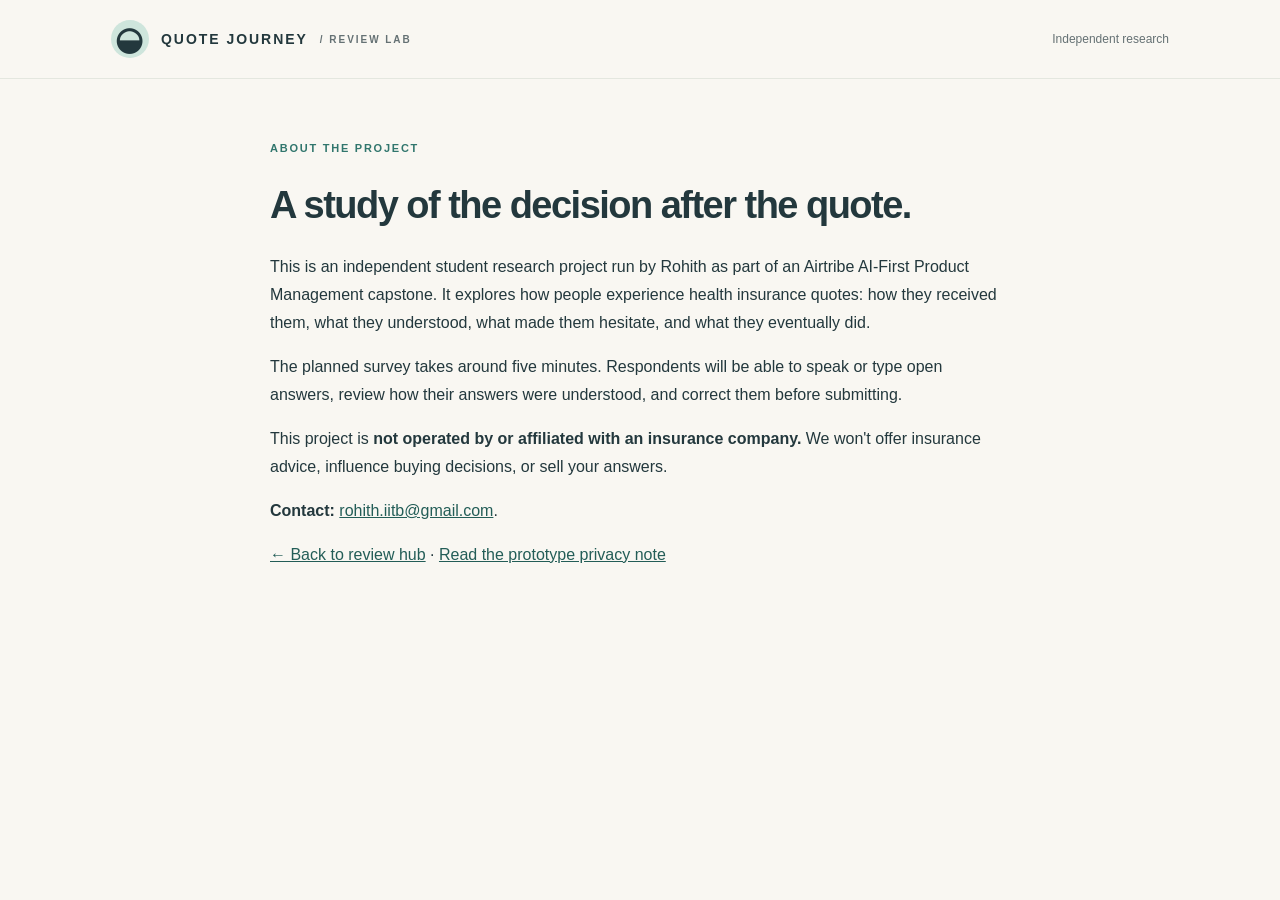
==== docs/about.html @ 3e40574e "docs: add review-only privacy, project identity and deployment instructions" ====
<!doctype html><html lang="en"><head><meta charset="utf-8"><meta name="viewport" content="width=device-width,initial-scale=1"><title>About · Quote Journey Review</title><link rel="icon" href="./favicon.svg"><link rel="stylesheet" href="./style.css"></head><body><header class="site-header"><div class="shell header-inner"><a class="brand" href="./index.html#plan"><span class="brand-mark" aria-hidden="true">◒</span> QUOTE JOURNEY <small>/ REVIEW LAB</small></a><span class="top-note">Independent research</span></div></header><main class="simple-page"><p class="eyebrow">ABOUT THE PROJECT</p><h1>A study of the decision after the quote.</h1><p>This is an independent student research project run by Rohith as part of an Airtribe AI-First Product Management capstone. It explores how people experience health insurance quotes: how they received them, what they understood, what made them hesitate, and what they eventually did.</p><p>The planned survey takes around five minutes. Respondents will be able to speak or type open answers, review how their answers were understood, and correct them before submitting.</p><p>This project is <strong>not operated by or affiliated with an insurance company.</strong> We won't offer insurance advice, influence buying decisions, or sell your answers.</p><p><strong>Contact:</strong> <a href="mailto:rohith.iitb@gmail.com">rohith.iitb@gmail.com</a>.</p><p><a href="./index.html#plan">← Back to review hub</a> · <a href="./privacy.html">Read the prototype privacy note</a></p></main></body></html>
---- docs/style.css ----
:root{--ink:#23383d;--muted:#657174;--paper:#f9f7f2;--white:#fff;--line:#e4e7df;--aqua:#c8e7de;--accent:#235d57;--peach:#f4d9cc;--shadow:0 18px 50px rgba(28,54,54,.08);font-family:Inter,-apple-system,BlinkMacSystemFont,"Segoe UI",sans-serif;color:var(--ink);background:var(--paper)}
*{box-sizing:border-box}html{scroll-behavior:smooth}body{margin:0;min-width:320px}button,input,textarea,select{font:inherit}button,a,select{touch-action:manipulation}button:focus-visible,a:focus-visible,input:focus-visible,textarea:focus-visible,select:focus-visible{outline:3px solid #639d93;outline-offset:3px}a{color:inherit}.shell{max-width:1150px;margin-inline:auto;padding-inline:clamp(18px,4vw,46px)}.hidden{display:none!important}.site-header{border-bottom:1px solid var(--line);background:var(--paper)}.header-inner{min-height:78px;display:flex;align-items:center;justify-content:space-between;gap:20px}.brand{display:flex;align-items:center;gap:12px;text-decoration:none;font-size:14px;letter-spacing:.14em;font-weight:800}.brand small{font-size:10px;color:var(--muted)}.brand-mark{display:grid;place-items:center;width:38px;height:38px;border-radius:50%;background:#cee5dc;font-size:32px}.top-note{font-size:12px;color:var(--muted)}.site-nav{display:flex;gap:8px;padding-block:14px;border-bottom:1px solid var(--line)}.site-nav a{padding:13px 18px;border-radius:12px;text-decoration:none;font-size:13px;color:var(--muted)}.site-nav strong{color:var(--ink);margin-left:6px}.site-nav a.active{background:#e1ece5;color:var(--accent)}.section{padding-top:44px;padding-bottom:80px}.hero{display:grid;grid-template-columns:1.12fr .88fr;align-items:center;gap:30px;min-height:470px}.eyebrow{color:#31766d;font-size:11px;letter-spacing:.16em;font-weight:800;margin:0 0 16px}.status-dot{display:inline-block;width:8px;height:8px;border-radius:50%;background:#3ca68e;margin-right:7px}.hero h1,.panel-head h1{font-size:clamp(36px,5.2vw,66px);letter-spacing:-.055em;line-height:1.09;margin:0 0 22px;font-weight:780}.hero h1 em{font-family:Georgia,serif;font-weight:400;color:#4d877b}.hero-lead{color:#536869;line-height:1.7;font-size:16px;max-width:600px}.hero-actions,.button-row{display:flex;gap:11px;flex-wrap:wrap;margin-top:30px}.button{appearance:none;display:inline-flex;align-items:center;justify-content:center;min-height:48px;border:1px solid transparent;border-radius:12px;padding:12px 20px;font-size:14px;font-weight:750;cursor:pointer;text-decoration:none;gap:10px;text-align:center}.button-primary{background:var(--accent);color:white}.button-primary:hover{background:#1d4a47}.button-secondary{background:#fff;color:var(--ink);border-color:#cbd7d1}.button-secondary:hover{background:#f1f7f3}.micro{color:var(--muted);font-size:12px;line-height:1.6}.hero-art{min-height:380px;position:relative;display:flex;align-items:center;justify-content:center;isolation:isolate}.orb{position:absolute;z-index:-1;border-radius:50%;background:var(--aqua)}.orb-one{width:315px;height:315px;right:30px;top:25px}.orb-two{width:115px;height:115px;left:30px;bottom:32px;background:var(--peach)}.floating-card{background:#fff;border:1px solid #e2e9e3;box-shadow:var(--shadow);border-radius:22px;position:absolute}.card-a{width:min(320px,85%);padding:25px;transform:rotate(-5deg);left:8%;top:50px;display:grid;gap:20px}.card-a strong{font-size:23px;line-height:1.2}.card-a span:last-child{font-size:13px}.card-step{font-size:10px;letter-spacing:.12em;color:#648079}.mini-wave{background:#e8f1eb;border-radius:17px;padding:14px;text-align:center;letter-spacing:.18em;color:#277e71;font-size:22px}.card-b{bottom:55px;right:4%;padding:17px 22px;display:flex;align-items:center;gap:14px;font-size:12px;line-height:1.5;transform:rotate(4deg)}.tiny-check{display:grid;place-items:center;background:var(--aqua);border-radius:50%;width:37px;height:37px;font-weight:bold}.section-heading{display:flex;align-items:end;justify-content:space-between;gap:35px;margin:30px 0}.section-heading h2{font-size:34px;line-height:1.15;letter-spacing:-.04em;margin:0}.section-heading>p{max-width:320px;color:var(--muted);font-size:14px;line-height:1.6}.roadmap{display:grid;grid-template-columns:repeat(2,minmax(0,1fr));gap:14px}.step-card{background:#fff;border:1px solid var(--line);padding:25px;border-radius:19px;display:flex;gap:20px;align-items:flex-start;min-height:210px}.step-card.current{background:#e5f0e9;border-color:#a7c8b9}.step-number{background:#f5f7f1;border:1px solid #dbe5dc;border-radius:10px;width:42px;min-width:42px;height:42px;display:grid;place-items:center;font-weight:800;font-size:15px}.step-card h3{margin:12px 0 8px;font-size:20px;letter-spacing:-.025em}.step-card p{color:var(--muted);font-size:14px;line-height:1.6;margin:0 0 15px}.step-card small{font-weight:650;color:#375f5b;font-size:12px}.tag{display:inline-flex;font-size:10px;font-weight:800;letter-spacing:.1em;color:#507168;text-transform:uppercase}.tag.highlight{align-self:flex-start;padding:10px 13px;border-radius:20px;background:#f4e9d8;color:#865e25}.notice{display:flex;align-items:flex-start;gap:16px;padding:22px;background:#f1e6de;border-radius:15px;margin-top:28px}.notice span{font-size:24px}.notice p{margin:6px 0 0;line-height:1.5;font-size:13px}.panel-head{display:flex;justify-content:space-between;align-items:start;gap:25px;margin-bottom:30px}.panel-head h1{font-size:clamp(32px,4vw,48px)}.panel-head p:not(.eyebrow){max-width:690px;color:var(--muted);line-height:1.65}.demo-grid{display:grid;grid-template-columns:minmax(320px,580px) minmax(230px,1fr);align-items:start;gap:35px}.phone-frame{background:#fff;border:1px solid #dbe4dc;border-radius:25px;box-shadow:var(--shadow);overflow:hidden;min-height:520px}.phone-top{padding:20px 24px;display:flex;justify-content:space-between;align-items:center;font-size:11px;font-weight:850;letter-spacing:.13em;border-bottom:1px solid var(--line)}.preview-label{background:#f7e4d8;color:#825840;padding:6px 9px;border-radius:14px;font-size:9px}.demo-aside{background:#eaf2eb;border-radius:18px;padding:25px}.demo-aside h3{margin:0;font-size:21px}.demo-aside p,.demo-aside li{line-height:1.65;color:#57716c;font-size:14px}.demo-aside ul{padding-left:20px}.demo-aside li{margin:12px 0}.demo-aside .button{margin-top:15px}.survey-inner{padding:24px;display:flex;flex-direction:column;gap:16px}.survey-nav{display:flex;justify-content:space-between;align-items:center;min-height:35px}.back-btn{background:transparent;border:0;color:var(--accent);min-width:44px;min-height:44px;cursor:pointer;text-align:left;font-size:13px;font-weight:700}.question-step{font-size:11px;color:#6a7d78;text-transform:uppercase;letter-spacing:.08em}.progress-track{height:5px;background:#edf1eb;border-radius:9px;overflow:hidden}.progress-fill{height:100%;background:#4f9c8c;transition:width .15s}.q-title{font-size:clamp(23px,4vw,29px);letter-spacing:-.035em;line-height:1.25;margin:0}.q-helper{font-size:14px;line-height:1.65;color:var(--muted);margin:0}.q-body{font-size:14px;line-height:1.7;color:#526c68;margin:0}.q-options{display:grid;gap:10px}.q-option{width:100%;border:1px solid #dce5dd;border-radius:13px;background:#fff;display:flex;align-items:center;gap:12px;min-height:51px;padding:12px;text-align:left;color:var(--ink);cursor:pointer;font-size:14px;line-height:1.4}.q-option:hover{border-color:#9cc2af}.q-option.selected{border:2px solid #368272;background:#ebf7f0;padding:11px}.q-option .selection-mark{margin-left:auto;color:#306b62;font-weight:900}.q-option .emoji{font-size:20px;width:25px;text-align:center}.scale-options{display:grid;grid-template-columns:repeat(5,minmax(0,1fr));gap:8px}.scale-options .q-option{justify-content:center;padding:10px 0;font-size:17px;font-weight:800}.scale-labels{display:flex;justify-content:space-between;color:#70817c;font-size:11px}.form-field{display:grid;gap:7px;color:#3c5e58;font-size:13px;font-weight:700}.form-field input,.form-field textarea{width:100%;border:1px solid #cbdad0;border-radius:12px;min-height:50px;padding:12px 14px;font-size:16px;color:var(--ink);background:white}.form-field textarea{min-height:118px;resize:vertical}.q-actions{display:grid;gap:10px;margin-top:6px}.q-actions .button{width:100%}.q-actions.two{grid-template-columns:repeat(2,minmax(0,1fr))}.q-actions.two .button{padding:10px 8px}.voice-start{display:grid;grid-template-columns:1fr 1fr;gap:12px}.voice-start button{border:1px solid #bdcfc7;background:#f2f8f3;border-radius:15px;min-height:100px;padding:16px 8px;font-size:14px;cursor:pointer;color:#295e58;font-weight:750}.voice-start span{display:block;font-size:26px;margin-bottom:8px}.inline-note{padding:13px;border-radius:12px;background:#fbefdf;font-size:13px;line-height:1.55;color:#71543f}.readback{padding:18px;border:1px solid #acd4c5;border-radius:16px;background:#eef8f2;display:grid;gap:12px}.readback h3{margin:0;font-size:20px}.readback p{margin:0;line-height:1.6;white-space:pre-wrap;font-size:14px}.demo-status{border-top:1px solid var(--line);padding-top:15px;color:#82908a;font-size:11px;line-height:1.5}.hero-intro{background:#e9f2e9;border-radius:18px;padding:20px}.hero-intro h3{font-size:22px;letter-spacing:-.03em;line-height:1.25;margin:0 0 10px}.hero-intro p{font-size:13px;line-height:1.65;margin:0}.flow-stack{display:grid;gap:13px}.flow-group{padding:24px 28px;border:1px solid var(--line);background:#fff;border-radius:17px;position:relative}.flow-group::before{content:"";position:absolute;left:0;top:21px;bottom:21px;width:4px;border-radius:4px;background:#79b6a6}.flow-index{color:#358675;letter-spacing:.1em;font-size:10px;font-weight:850}.flow-group h2{font-size:22px;letter-spacing:-.035em;margin:10px 0}.flow-group p{font-size:14px;line-height:1.7;color:#596c69;margin:8px 0}.flow-group .branch{color:#946d47;background:#f9f1e7;border-radius:9px;padding:9px 13px}.flow-group b{color:#244d48}.review-box{background:#e7f0e9;padding:clamp(20px,4vw,40px);border-radius:20px;margin-top:36px}.review-box h2{font-size:29px;letter-spacing:-.035em;margin:0}.review-box>p{color:#4e6b63;line-height:1.65;font-size:14px;max-width:720px}.review-box form{max-width:760px;display:grid;gap:12px;margin-top:24px}.review-box label{font-size:13px;font-weight:750;margin-top:8px}.review-box select,.review-box textarea{width:100%;border:1px solid #c4d5c8;border-radius:11px;padding:13px;background:white;color:var(--ink);font-size:14px;min-height:49px}.review-box textarea{resize:vertical}.site-footer{border-top:1px solid #e0e5df;background:#eef1ec;padding:26px 0}.site-footer>.shell{display:flex;justify-content:space-between;gap:25px;align-items:center}.site-footer strong{letter-spacing:.1em;font-size:13px}.site-footer p{color:var(--muted);font-size:12px}.site-footer>.shell>div:last-child{display:flex;gap:20px;flex-wrap:wrap;font-size:12px}.site-footer a{color:#3f7068}.simple-page{max-width:780px;margin:60px auto;padding:0 20px 100px;line-height:1.75}.simple-page h1{letter-spacing:-.04em;font-size:38px;line-height:1.15}.simple-page a{color:var(--accent)}
@media(max-width:850px){.hero{grid-template-columns:1fr}.hero-art{min-height:260px;max-width:500px;width:100%;margin:auto}.orb-one{top:0;height:220px;width:220px}.card-a{top:7px;width:270px;gap:10px}.card-b{bottom:15px}.roadmap{grid-template-columns:1fr}.demo-grid{grid-template-columns:1fr}.demo-aside{order:-1}.section-heading{align-items:start;flex-direction:column}.section-heading>p{max-width:600px;margin:0}.top-note{display:none}}@media(max-width:520px){.header-inner{min-height:64px}.brand{font-size:12px}.brand small{display:none}.site-nav{gap:2px;padding-block:9px}.site-nav a{padding:10px 8px;font-size:11px;flex:1;text-align:center}.site-nav strong{margin-left:2px;font-size:12px}.section{padding-top:28px}.hero{gap:10px}.hero h1{font-size:40px}.hero-art{min-height:210px}.orb-one{height:180px;width:180px}.card-a{top:0;left:7%;padding:14px;width:230px}.card-a strong{font-size:18px}.card-b{bottom:2px;right:0;padding:10px}.step-card{padding:18px;min-height:unset}.step-number{width:35px;min-width:35px;height:35px}.phone-frame{border-radius:14px}.phone-top{padding:15px}.survey-inner{padding:16px}.panel-head{flex-direction:column}.demo-aside{padding:15px}.review-box{margin-left:-4px;margin-right:-4px}.site-footer>.shell{flex-direction:column;align-items:start}}@media(prefers-reduced-motion:reduce){html{scroll-behavior:auto}*,*::before,*::after{transition:none!important;animation:none!important}}
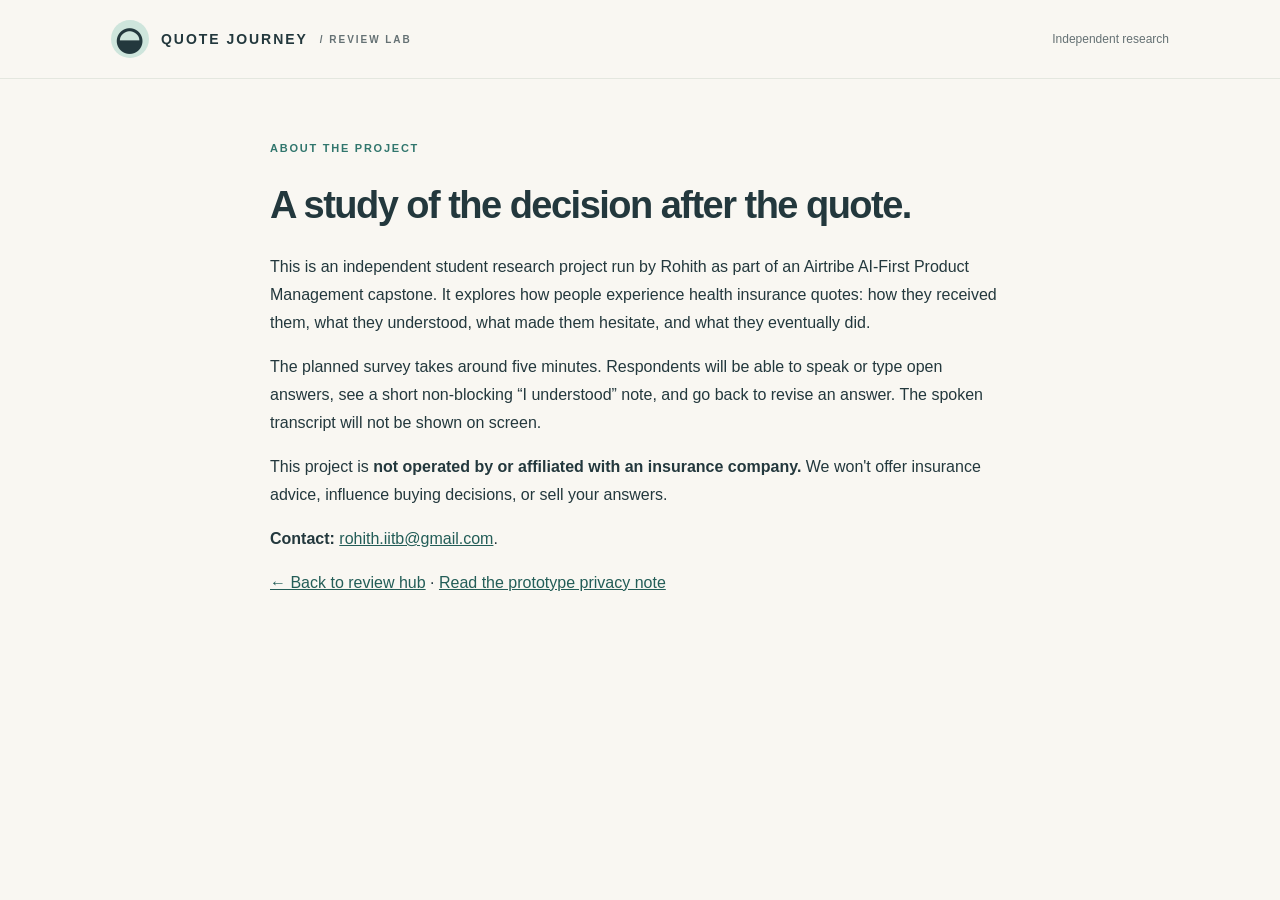
==== commit a38ea78f: "docs: update about page for revised voice experience" ====
--- a/docs/about.html
+++ b/docs/about.html
@@ -1 +1 @@
-<!doctype html><html lang="en"><head><meta charset="utf-8"><meta name="viewport" content="width=device-width,initial-scale=1"><title>About · Quote Journey Review</title><link rel="icon" href="./favicon.svg"><link rel="stylesheet" href="./style.css"></head><body><header class="site-header"><div class="shell header-inner"><a class="brand" href="./index.html#plan"><span class="brand-mark" aria-hidden="true">◒</span> QUOTE JOURNEY <small>/ REVIEW LAB</small></a><span class="top-note">Independent research</span></div></header><main class="simple-page"><p class="eyebrow">ABOUT THE PROJECT</p><h1>A study of the decision after the quote.</h1><p>This is an independent student research project run by Rohith as part of an Airtribe AI-First Product Management capstone. It explores how people experience health insurance quotes: how they received them, what they understood, what made them hesitate, and what they eventually did.</p><p>The planned survey takes around five minutes. Respondents will be able to speak or type open answers, review how their answers were understood, and correct them before submitting.</p><p>This project is <strong>not operated by or affiliated with an insurance company.</strong> We won't offer insurance advice, influence buying decisions, or sell your answers.</p><p><strong>Contact:</strong> <a href="mailto:rohith.iitb@gmail.com">rohith.iitb@gmail.com</a>.</p><p><a href="./index.html#plan">← Back to review hub</a> · <a href="./privacy.html">Read the prototype privacy note</a></p></main></body></html>+<!doctype html><html lang="en"><head><meta charset="utf-8"><meta name="viewport" content="width=device-width,initial-scale=1"><title>About · Quote Journey Review</title><link rel="icon" href="./favicon.svg"><link rel="stylesheet" href="./style.css"></head><body><header class="site-header"><div class="shell header-inner"><a class="brand" href="./index.html#plan"><span class="brand-mark" aria-hidden="true">◒</span> QUOTE JOURNEY <small>/ REVIEW LAB</small></a><span class="top-note">Independent research</span></div></header><main class="simple-page"><p class="eyebrow">ABOUT THE PROJECT</p><h1>A study of the decision after the quote.</h1><p>This is an independent student research project run by Rohith as part of an Airtribe AI-First Product Management capstone. It explores how people experience health insurance quotes: how they received them, what they understood, what made them hesitate, and what they eventually did.</p><p>The planned survey takes around five minutes. Respondents will be able to speak or type open answers, see a short non-blocking “I understood” note, and go back to revise an answer. The spoken transcript will not be shown on screen.</p><p>This project is <strong>not operated by or affiliated with an insurance company.</strong> We won't offer insurance advice, influence buying decisions, or sell your answers.</p><p><strong>Contact:</strong> <a href="mailto:rohith.iitb@gmail.com">rohith.iitb@gmail.com</a>.</p><p><a href="./index.html#plan">← Back to review hub</a> · <a href="./privacy.html">Read the prototype privacy note</a></p></main></body></html>
--- a/docs/style.css
+++ b/docs/style.css
@@ -1,3 +1,14 @@
 :root{--ink:#23383d;--muted:#657174;--paper:#f9f7f2;--white:#fff;--line:#e4e7df;--aqua:#c8e7de;--accent:#235d57;--peach:#f4d9cc;--shadow:0 18px 50px rgba(28,54,54,.08);font-family:Inter,-apple-system,BlinkMacSystemFont,"Segoe UI",sans-serif;color:var(--ink);background:var(--paper)}
 *{box-sizing:border-box}html{scroll-behavior:smooth}body{margin:0;min-width:320px}button,input,textarea,select{font:inherit}button,a,select{touch-action:manipulation}button:focus-visible,a:focus-visible,input:focus-visible,textarea:focus-visible,select:focus-visible{outline:3px solid #639d93;outline-offset:3px}a{color:inherit}.shell{max-width:1150px;margin-inline:auto;padding-inline:clamp(18px,4vw,46px)}.hidden{display:none!important}.site-header{border-bottom:1px solid var(--line);background:var(--paper)}.header-inner{min-height:78px;display:flex;align-items:center;justify-content:space-between;gap:20px}.brand{display:flex;align-items:center;gap:12px;text-decoration:none;font-size:14px;letter-spacing:.14em;font-weight:800}.brand small{font-size:10px;color:var(--muted)}.brand-mark{display:grid;place-items:center;width:38px;height:38px;border-radius:50%;background:#cee5dc;font-size:32px}.top-note{font-size:12px;color:var(--muted)}.site-nav{display:flex;gap:8px;padding-block:14px;border-bottom:1px solid var(--line)}.site-nav a{padding:13px 18px;border-radius:12px;text-decoration:none;font-size:13px;color:var(--muted)}.site-nav strong{color:var(--ink);margin-left:6px}.site-nav a.active{background:#e1ece5;color:var(--accent)}.section{padding-top:44px;padding-bottom:80px}.hero{display:grid;grid-template-columns:1.12fr .88fr;align-items:center;gap:30px;min-height:470px}.eyebrow{color:#31766d;font-size:11px;letter-spacing:.16em;font-weight:800;margin:0 0 16px}.status-dot{display:inline-block;width:8px;height:8px;border-radius:50%;background:#3ca68e;margin-right:7px}.hero h1,.panel-head h1{font-size:clamp(36px,5.2vw,66px);letter-spacing:-.055em;line-height:1.09;margin:0 0 22px;font-weight:780}.hero h1 em{font-family:Georgia,serif;font-weight:400;color:#4d877b}.hero-lead{color:#536869;line-height:1.7;font-size:16px;max-width:600px}.hero-actions,.button-row{display:flex;gap:11px;flex-wrap:wrap;margin-top:30px}.button{appearance:none;display:inline-flex;align-items:center;justify-content:center;min-height:48px;border:1px solid transparent;border-radius:12px;padding:12px 20px;font-size:14px;font-weight:750;cursor:pointer;text-decoration:none;gap:10px;text-align:center}.button-primary{background:var(--accent);color:white}.button-primary:hover{background:#1d4a47}.button-secondary{background:#fff;color:var(--ink);border-color:#cbd7d1}.button-secondary:hover{background:#f1f7f3}.micro{color:var(--muted);font-size:12px;line-height:1.6}.hero-art{min-height:380px;position:relative;display:flex;align-items:center;justify-content:center;isolation:isolate}.orb{position:absolute;z-index:-1;border-radius:50%;background:var(--aqua)}.orb-one{width:315px;height:315px;right:30px;top:25px}.orb-two{width:115px;height:115px;left:30px;bottom:32px;background:var(--peach)}.floating-card{background:#fff;border:1px solid #e2e9e3;box-shadow:var(--shadow);border-radius:22px;position:absolute}.card-a{width:min(320px,85%);padding:25px;transform:rotate(-5deg);left:8%;top:50px;display:grid;gap:20px}.card-a strong{font-size:23px;line-height:1.2}.card-a span:last-child{font-size:13px}.card-step{font-size:10px;letter-spacing:.12em;color:#648079}.mini-wave{background:#e8f1eb;border-radius:17px;padding:14px;text-align:center;letter-spacing:.18em;color:#277e71;font-size:22px}.card-b{bottom:55px;right:4%;padding:17px 22px;display:flex;align-items:center;gap:14px;font-size:12px;line-height:1.5;transform:rotate(4deg)}.tiny-check{display:grid;place-items:center;background:var(--aqua);border-radius:50%;width:37px;height:37px;font-weight:bold}.section-heading{display:flex;align-items:end;justify-content:space-between;gap:35px;margin:30px 0}.section-heading h2{font-size:34px;line-height:1.15;letter-spacing:-.04em;margin:0}.section-heading>p{max-width:320px;color:var(--muted);font-size:14px;line-height:1.6}.roadmap{display:grid;grid-template-columns:repeat(2,minmax(0,1fr));gap:14px}.step-card{background:#fff;border:1px solid var(--line);padding:25px;border-radius:19px;display:flex;gap:20px;align-items:flex-start;min-height:210px}.step-card.current{background:#e5f0e9;border-color:#a7c8b9}.step-number{background:#f5f7f1;border:1px solid #dbe5dc;border-radius:10px;width:42px;min-width:42px;height:42px;display:grid;place-items:center;font-weight:800;font-size:15px}.step-card h3{margin:12px 0 8px;font-size:20px;letter-spacing:-.025em}.step-card p{color:var(--muted);font-size:14px;line-height:1.6;margin:0 0 15px}.step-card small{font-weight:650;color:#375f5b;font-size:12px}.tag{display:inline-flex;font-size:10px;font-weight:800;letter-spacing:.1em;color:#507168;text-transform:uppercase}.tag.highlight{align-self:flex-start;padding:10px 13px;border-radius:20px;background:#f4e9d8;color:#865e25}.notice{display:flex;align-items:flex-start;gap:16px;padding:22px;background:#f1e6de;border-radius:15px;margin-top:28px}.notice span{font-size:24px}.notice p{margin:6px 0 0;line-height:1.5;font-size:13px}.panel-head{display:flex;justify-content:space-between;align-items:start;gap:25px;margin-bottom:30px}.panel-head h1{font-size:clamp(32px,4vw,48px)}.panel-head p:not(.eyebrow){max-width:690px;color:var(--muted);line-height:1.65}.demo-grid{display:grid;grid-template-columns:minmax(320px,580px) minmax(230px,1fr);align-items:start;gap:35px}.phone-frame{background:#fff;border:1px solid #dbe4dc;border-radius:25px;box-shadow:var(--shadow);overflow:hidden;min-height:520px}.phone-top{padding:20px 24px;display:flex;justify-content:space-between;align-items:center;font-size:11px;font-weight:850;letter-spacing:.13em;border-bottom:1px solid var(--line)}.preview-label{background:#f7e4d8;color:#825840;padding:6px 9px;border-radius:14px;font-size:9px}.demo-aside{background:#eaf2eb;border-radius:18px;padding:25px}.demo-aside h3{margin:0;font-size:21px}.demo-aside p,.demo-aside li{line-height:1.65;color:#57716c;font-size:14px}.demo-aside ul{padding-left:20px}.demo-aside li{margin:12px 0}.demo-aside .button{margin-top:15px}.survey-inner{padding:24px;display:flex;flex-direction:column;gap:16px}.survey-nav{display:flex;justify-content:space-between;align-items:center;min-height:35px}.back-btn{background:transparent;border:0;color:var(--accent);min-width:44px;min-height:44px;cursor:pointer;text-align:left;font-size:13px;font-weight:700}.question-step{font-size:11px;color:#6a7d78;text-transform:uppercase;letter-spacing:.08em}.progress-track{height:5px;background:#edf1eb;border-radius:9px;overflow:hidden}.progress-fill{height:100%;background:#4f9c8c;transition:width .15s}.q-title{font-size:clamp(23px,4vw,29px);letter-spacing:-.035em;line-height:1.25;margin:0}.q-helper{font-size:14px;line-height:1.65;color:var(--muted);margin:0}.q-body{font-size:14px;line-height:1.7;color:#526c68;margin:0}.q-options{display:grid;gap:10px}.q-option{width:100%;border:1px solid #dce5dd;border-radius:13px;background:#fff;display:flex;align-items:center;gap:12px;min-height:51px;padding:12px;text-align:left;color:var(--ink);cursor:pointer;font-size:14px;line-height:1.4}.q-option:hover{border-color:#9cc2af}.q-option.selected{border:2px solid #368272;background:#ebf7f0;padding:11px}.q-option .selection-mark{margin-left:auto;color:#306b62;font-weight:900}.q-option .emoji{font-size:20px;width:25px;text-align:center}.scale-options{display:grid;grid-template-columns:repeat(5,minmax(0,1fr));gap:8px}.scale-options .q-option{justify-content:center;padding:10px 0;font-size:17px;font-weight:800}.scale-labels{display:flex;justify-content:space-between;color:#70817c;font-size:11px}.form-field{display:grid;gap:7px;color:#3c5e58;font-size:13px;font-weight:700}.form-field input,.form-field textarea{width:100%;border:1px solid #cbdad0;border-radius:12px;min-height:50px;padding:12px 14px;font-size:16px;color:var(--ink);background:white}.form-field textarea{min-height:118px;resize:vertical}.q-actions{display:grid;gap:10px;margin-top:6px}.q-actions .button{width:100%}.q-actions.two{grid-template-columns:repeat(2,minmax(0,1fr))}.q-actions.two .button{padding:10px 8px}.voice-start{display:grid;grid-template-columns:1fr 1fr;gap:12px}.voice-start button{border:1px solid #bdcfc7;background:#f2f8f3;border-radius:15px;min-height:100px;padding:16px 8px;font-size:14px;cursor:pointer;color:#295e58;font-weight:750}.voice-start span{display:block;font-size:26px;margin-bottom:8px}.inline-note{padding:13px;border-radius:12px;background:#fbefdf;font-size:13px;line-height:1.55;color:#71543f}.readback{padding:18px;border:1px solid #acd4c5;border-radius:16px;background:#eef8f2;display:grid;gap:12px}.readback h3{margin:0;font-size:20px}.readback p{margin:0;line-height:1.6;white-space:pre-wrap;font-size:14px}.demo-status{border-top:1px solid var(--line);padding-top:15px;color:#82908a;font-size:11px;line-height:1.5}.hero-intro{background:#e9f2e9;border-radius:18px;padding:20px}.hero-intro h3{font-size:22px;letter-spacing:-.03em;line-height:1.25;margin:0 0 10px}.hero-intro p{font-size:13px;line-height:1.65;margin:0}.flow-stack{display:grid;gap:13px}.flow-group{padding:24px 28px;border:1px solid var(--line);background:#fff;border-radius:17px;position:relative}.flow-group::before{content:"";position:absolute;left:0;top:21px;bottom:21px;width:4px;border-radius:4px;background:#79b6a6}.flow-index{color:#358675;letter-spacing:.1em;font-size:10px;font-weight:850}.flow-group h2{font-size:22px;letter-spacing:-.035em;margin:10px 0}.flow-group p{font-size:14px;line-height:1.7;color:#596c69;margin:8px 0}.flow-group .branch{color:#946d47;background:#f9f1e7;border-radius:9px;padding:9px 13px}.flow-group b{color:#244d48}.review-box{background:#e7f0e9;padding:clamp(20px,4vw,40px);border-radius:20px;margin-top:36px}.review-box h2{font-size:29px;letter-spacing:-.035em;margin:0}.review-box>p{color:#4e6b63;line-height:1.65;font-size:14px;max-width:720px}.review-box form{max-width:760px;display:grid;gap:12px;margin-top:24px}.review-box label{font-size:13px;font-weight:750;margin-top:8px}.review-box select,.review-box textarea{width:100%;border:1px solid #c4d5c8;border-radius:11px;padding:13px;background:white;color:var(--ink);font-size:14px;min-height:49px}.review-box textarea{resize:vertical}.site-footer{border-top:1px solid #e0e5df;background:#eef1ec;padding:26px 0}.site-footer>.shell{display:flex;justify-content:space-between;gap:25px;align-items:center}.site-footer strong{letter-spacing:.1em;font-size:13px}.site-footer p{color:var(--muted);font-size:12px}.site-footer>.shell>div:last-child{display:flex;gap:20px;flex-wrap:wrap;font-size:12px}.site-footer a{color:#3f7068}.simple-page{max-width:780px;margin:60px auto;padding:0 20px 100px;line-height:1.75}.simple-page h1{letter-spacing:-.04em;font-size:38px;line-height:1.15}.simple-page a{color:var(--accent)}
 @media(max-width:850px){.hero{grid-template-columns:1fr}.hero-art{min-height:260px;max-width:500px;width:100%;margin:auto}.orb-one{top:0;height:220px;width:220px}.card-a{top:7px;width:270px;gap:10px}.card-b{bottom:15px}.roadmap{grid-template-columns:1fr}.demo-grid{grid-template-columns:1fr}.demo-aside{order:-1}.section-heading{align-items:start;flex-direction:column}.section-heading>p{max-width:600px;margin:0}.top-note{display:none}}@media(max-width:520px){.header-inner{min-height:64px}.brand{font-size:12px}.brand small{display:none}.site-nav{gap:2px;padding-block:9px}.site-nav a{padding:10px 8px;font-size:11px;flex:1;text-align:center}.site-nav strong{margin-left:2px;font-size:12px}.section{padding-top:28px}.hero{gap:10px}.hero h1{font-size:40px}.hero-art{min-height:210px}.orb-one{height:180px;width:180px}.card-a{top:0;left:7%;padding:14px;width:230px}.card-a strong{font-size:18px}.card-b{bottom:2px;right:0;padding:10px}.step-card{padding:18px;min-height:unset}.step-number{width:35px;min-width:35px;height:35px}.phone-frame{border-radius:14px}.phone-top{padding:15px}.survey-inner{padding:16px}.panel-head{flex-direction:column}.demo-aside{padding:15px}.review-box{margin-left:-4px;margin-right:-4px}.site-footer>.shell{flex-direction:column;align-items:start}}@media(prefers-reduced-motion:reduce){html{scroll-behavior:auto}*,*::before,*::after{transition:none!important;animation:none!important}}
+
+/* Review v2: themed blocker tiles and readable five-point scales. */
+.tile-section{display:grid;gap:9px;margin-top:6px}
+.tile-heading{font-size:12px;text-transform:uppercase;letter-spacing:.09em;color:#52786f;margin:10px 0 0}
+.tile-grid{display:grid;grid-template-columns:repeat(2,minmax(0,1fr));gap:10px}
+.tile-grid .q-tile{min-height:110px;display:flex;flex-direction:column;align-items:flex-start;justify-content:space-between;padding:15px;gap:10px;font-size:13px;line-height:1.4;position:relative}
+.tile-grid .q-tile .emoji{font-size:23px;width:auto}
+.tile-grid .q-tile .selection-mark{position:absolute;right:12px;top:10px}
+.tile-grid .q-tile.selected{padding:14px}
+.scale-feedback{font-size:13px;color:#37685e;background:#eaf4ec;padding:9px 12px;border-radius:9px;margin:0}
+@media(max-width:355px){.tile-grid{grid-template-columns:1fr}.tile-grid .q-tile{min-height:70px;flex-direction:row;align-items:center;padding:10px 42px 10px 12px}.tile-grid .q-tile .selection-mark{top:auto;right:14px}}
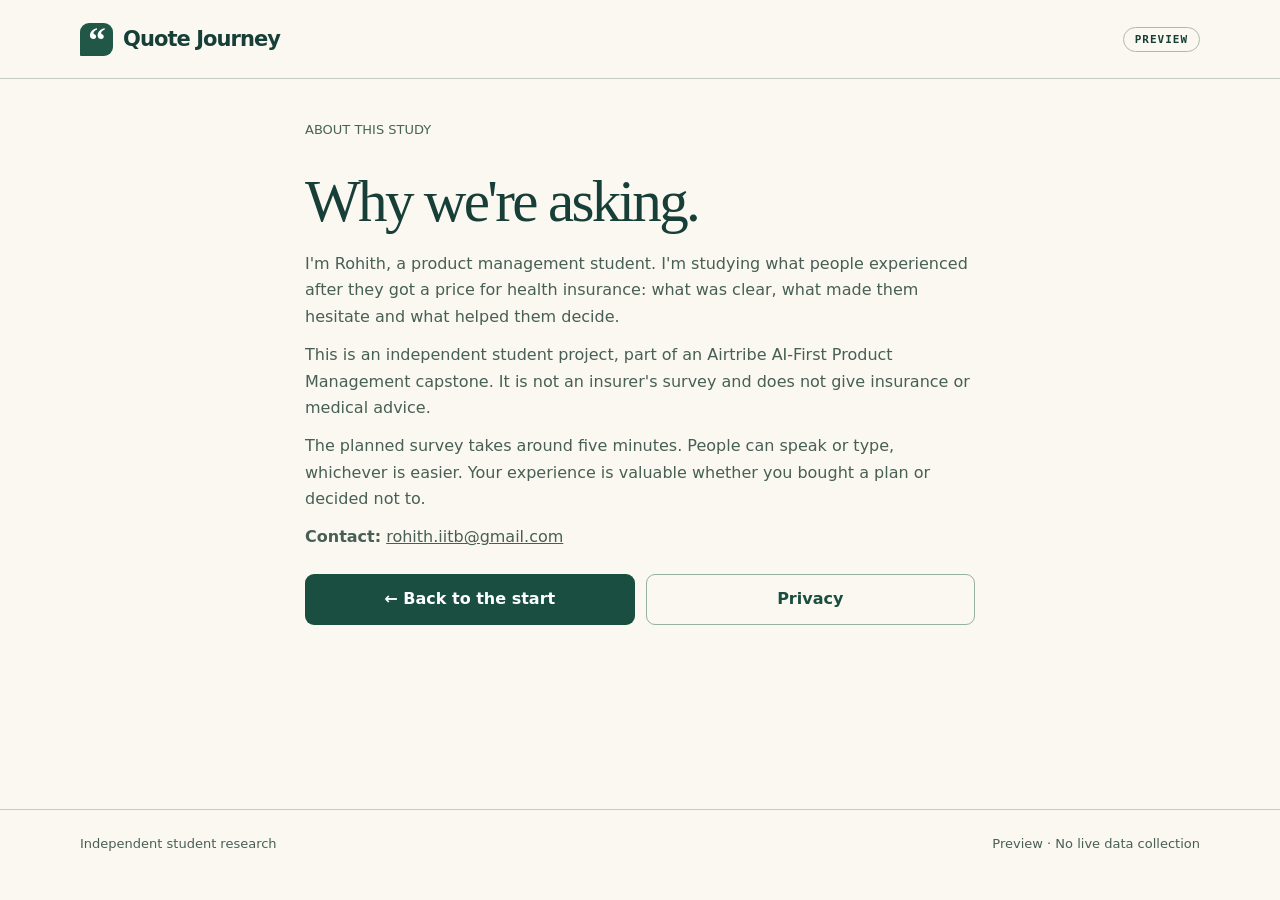
==== commit 08f8f471: "style: restyle about page to match original generated site" ====
--- a/docs/about.html
+++ b/docs/about.html
@@ -1 +1 @@
-<!doctype html><html lang="en"><head><meta charset="utf-8"><meta name="viewport" content="width=device-width,initial-scale=1"><title>About · Quote Journey Review</title><link rel="icon" href="./favicon.svg"><link rel="stylesheet" href="./style.css"></head><body><header class="site-header"><div class="shell header-inner"><a class="brand" href="./index.html#plan"><span class="brand-mark" aria-hidden="true">◒</span> QUOTE JOURNEY <small>/ REVIEW LAB</small></a><span class="top-note">Independent research</span></div></header><main class="simple-page"><p class="eyebrow">ABOUT THE PROJECT</p><h1>A study of the decision after the quote.</h1><p>This is an independent student research project run by Rohith as part of an Airtribe AI-First Product Management capstone. It explores how people experience health insurance quotes: how they received them, what they understood, what made them hesitate, and what they eventually did.</p><p>The planned survey takes around five minutes. Respondents will be able to speak or type open answers, see a short non-blocking “I understood” note, and go back to revise an answer. The spoken transcript will not be shown on screen.</p><p>This project is <strong>not operated by or affiliated with an insurance company.</strong> We won't offer insurance advice, influence buying decisions, or sell your answers.</p><p><strong>Contact:</strong> <a href="mailto:rohith.iitb@gmail.com">rohith.iitb@gmail.com</a>.</p><p><a href="./index.html#plan">← Back to review hub</a> · <a href="./privacy.html">Read the prototype privacy note</a></p></main></body></html>+<!doctype html><html lang="en"><head><meta charset="utf-8"><meta name="viewport" content="width=device-width,initial-scale=1"><title>About · Quote Journey</title><link rel="icon" href="./favicon.svg"><link rel="stylesheet" href="./fieldnotes.css"></head><body><header class="study-header"><div class="container"><a class="brand" href="./index.html"><span class="mark" aria-hidden="true">“</span>Quote Journey</a><span class="preview-badge">Preview</span></div></header><main class="survey-shell"><p class="step-name">ABOUT THIS STUDY</p><h1 class="q-title">Why we're asking.</h1><p class="q-body">I'm Rohith, a product management student. I'm studying what people experienced after they got a price for health insurance: what was clear, what made them hesitate and what helped them decide.</p><p class="q-body">This is an independent student project, part of an Airtribe AI-First Product Management capstone. It is not an insurer's survey and does not give insurance or medical advice.</p><p class="q-body">The planned survey takes around five minutes. People can speak or type, whichever is easier. Your experience is valuable whether you bought a plan or decided not to.</p><p class="q-body"><strong>Contact:</strong> <a href="mailto:rohith.iitb@gmail.com">rohith.iitb@gmail.com</a></p><div class="q-actions"><a class="primary-button" href="./index.html">← Back to the start</a><a class="secondary-button" href="./privacy.html">Privacy</a></div></main><footer class="study-footer"><div class="container"><span>Independent student research</span><span>Preview · No live data collection</span></div></footer></body></html>
--- a/docs/fieldnotes.css
+++ b/docs/fieldnotes.css
@@ -0,0 +1,191 @@
+/* Quote Journey Fieldnotes design, adapted from the user-provided generated site.
+   All assets are local and SVG; no external fonts or runtime dependencies. */
+:root{color-scheme:light;--bg:#faf8f1;--ink:#173f38;--green:#194e40;--leaf:#427558;--sage:#eef2e8;--sage-strong:#c8d6ad;--outline:#c5cec2;--muted:#475f54;--orange:#b77842;--white:#fffdf4;--danger:#ad3d27;--radius:12px}
+*{box-sizing:border-box}
+html{scroll-behavior:smooth}
+body{margin:0;min-width:320px;background:var(--bg);color:var(--ink);font:16px/1.55 system-ui,-apple-system,BlinkMacSystemFont,"Segoe UI",sans-serif}
+button,input,textarea,select{font:inherit}
+button{cursor:pointer}
+a{color:inherit}
+button:focus-visible,a:focus-visible,input:focus-visible,textarea:focus-visible,select:focus-visible,[tabindex="-1"]:focus{outline:3px solid #bd7134;outline-offset:3px}
+button,select,input,textarea{font-size:16px}
+img{max-width:100%}
+.container{width:min(1120px,90%);margin:auto}
+.study-header{border-bottom:1px solid var(--outline)}
+.study-header .container{display:flex;align-items:center;justify-content:space-between;gap:20px;min-height:78px}
+.brand{display:flex;align-items:center;gap:10px;text-decoration:none;font-size:21px;font-weight:750;letter-spacing:-.045em}
+.brand .mark{display:grid;place-items:center;height:33px;width:33px;border-radius:9px 9px 9px 1px;background:#205746;color:#fff;font:700 35px Georgia,serif;line-height:1}
+.header-side{display:flex;align-items:center;gap:18px}
+.preview-badge{border:1px solid #afbaac;border-radius:20px;padding:5px 11px;font:600 11px monospace;letter-spacing:.09em;text-transform:uppercase}
+.header-link{font-size:12px;text-decoration:underline;text-underline-offset:4px;color:var(--muted)}
+.hero{display:grid;grid-template-columns:1.1fr 1fr;gap:7%;align-items:center;min-height:min(700px,78vh);padding-block:clamp(45px,8vw,110px)}
+.hero-copy h1{font:400 clamp(52px,6.4vw,88px)/.98 Georgia,serif;letter-spacing:-.055em;margin:16px 0 26px}
+.hero-copy h1 em{color:#427558}
+.hero-copy .lead{max-width:440px;color:#465b51;font-size:18px;line-height:1.6;margin:0 0 22px}
+.hero .meta{font-size:13px;color:#485d52;margin-bottom:26px;letter-spacing:.01em}
+.primary-button,.secondary-button,.quiet-button{display:inline-flex;align-items:center;justify-content:center;gap:10px;min-height:50px;padding:12px 22px;border-radius:9px;font-weight:650;text-decoration:none;border:1px solid transparent;text-align:center}
+.primary-button{background:var(--green);color:#fff}
+.primary-button:hover{background:#2e614f}
+.secondary-button{background:transparent;color:var(--green);border-color:#97b1a1}
+.secondary-button:hover{background:#e8efe3}
+.quiet-button{background:transparent;color:var(--green);text-decoration:underline;text-underline-offset:4px;padding:8px 12px}
+.primary-button .arrow{margin-left:22px}
+.illustration{display:block;margin:0;border-radius:18px;overflow:hidden;background:#e4ebd4;box-shadow:0 14px 40px #183b3320}
+.illustration img{display:block;width:100%;height:auto}
+.hero-note{margin-top:16px;font-size:12px;color:var(--muted)}
+.study-footer{border-top:1px solid var(--outline);padding:24px 0;font-size:13px;color:var(--muted)}
+.study-footer .container{display:flex;gap:18px;justify-content:space-between;flex-wrap:wrap}
+.study-footer a{text-decoration:underline;text-underline-offset:3px}
+.survey-shell{width:min(670px,90%);margin:auto;padding:28px 0 65px;min-height:calc(100vh - 170px)}
+.survey-topline{display:flex;justify-content:space-between;align-items:center;gap:12px}
+.back{border:0;background:none;color:var(--ink);padding:10px 4px;min-width:55px;min-height:44px;font-size:14px;text-align:left;text-decoration:underline;text-underline-offset:4px}
+.back[disabled]{visibility:hidden}
+.step-name{font-size:13px;color:#476454}
+.progress{margin-top:8px;height:5px;background:#dae2d4;border-radius:4px;overflow:hidden}
+.progress>div{height:100%;background:#50846a;border-radius:4px;transition:width .2s ease}
+.q-title{font:400 clamp(36px,6vw,59px)/1.065 Georgia,serif;letter-spacing:-.045em;margin:30px 0 18px}
+.q-help{font-size:16px;color:var(--muted);margin:0 0 22px;line-height:1.6}
+.q-body{color:var(--muted);line-height:1.65;margin:0 0 12px}
+.q-content{margin-top:22px}
+.q-actions{display:flex;flex-wrap:wrap;gap:12px;margin-top:25px}
+.q-actions .primary-button,.q-actions .secondary-button{flex:1 1 190px}
+.option-list{display:grid;gap:11px}
+.option{display:flex;align-items:center;gap:14px;width:100%;text-align:left;padding:15px 16px;min-height:58px;border:1px solid var(--outline);border-radius:12px;background:var(--white);color:var(--ink);line-height:1.4}
+.option:hover{background:#f1f5eb;border-color:#90a990}
+.option.selected{border:2px solid var(--leaf);background:#e4efe3;padding:14px 15px}
+.option .emoji{width:26px;font-size:21px;flex:none;text-align:center}
+.option .tick{margin-left:auto;font-weight:800;color:var(--green)}
+.tile-group{margin:12px 0 20px}
+.tile-group h3{font:700 12px system-ui,sans-serif;text-transform:uppercase;color:#5a705e;letter-spacing:.1em;margin:0 0 10px}
+.tile-grid{display:grid;grid-template-columns:repeat(2,minmax(0,1fr));gap:10px}
+.tile-grid .option{min-height:116px;display:flex;align-items:flex-start;flex-direction:column;position:relative;gap:10px;justify-content:flex-start;font-size:14px}
+.tile-grid .option .tick{position:absolute;right:12px;top:11px}
+.choice-note{color:var(--muted);font-size:13px;margin-top:8px}
+.scale-choices{display:grid;grid-template-columns:repeat(5,minmax(0,1fr));gap:8px}
+.scale-choices .option{justify-content:center;min-height:62px;padding:6px;font-size:20px;font-weight:750;text-align:center}
+.scale-choices .option.selected{padding:5px}
+.scale-labels{display:flex;justify-content:space-between;gap:20px;font-size:13px;color:var(--muted);margin-top:10px}
+.scale-pick{color:var(--green);margin:14px 0 0;padding:12px;border-radius:9px;background:#e8f0e6}
+.field{display:grid;gap:8px;font-size:14px;font-weight:650;color:var(--green);margin:0 0 18px}
+.field input,.field textarea,.field select{display:block;width:100%;min-height:52px;padding:12px 14px;background:#fffdf7;border:1px solid #91aa97;border-radius:10px;color:var(--ink)}
+.field textarea{min-height:150px;resize:vertical}
+.field .help{font-weight:400;color:var(--muted);font-size:12px}
+.message-card,.voice-card{border:1px solid #b9c9b8;background:#f0f3e8;border-radius:20px;padding:clamp(19px,5vw,32px)}
+.message-card{display:grid;gap:10px}
+.message-card h2{font:400 29px/1.13 Georgia,serif;margin:0}
+.message-card p{margin:0;color:var(--muted);line-height:1.6}
+.voice-card{text-align:center}
+.voice-card h2{font-size:22px;margin:8px 0}
+.voice-card .voice-icon{display:block;margin:10px auto;width:49px;height:49px}
+.voice-card .voice-help{display:block;font-size:13px;color:var(--muted)}
+.voice-card .voice-actions{display:flex;justify-content:center;gap:10px;flex-wrap:wrap;margin-top:22px}
+.voice-actions .primary-button,.voice-actions .secondary-button{flex:1 1 180px}
+.voice-actions img{width:21px;height:21px;vertical-align:middle}
+.wave{display:block;width:230px;height:75px;margin:12px auto}
+.timer{font:16px/1.5 ui-monospace,SFMono-Regular,Consolas,monospace;color:var(--ink);margin:14px}
+.record-dot{display:inline-block;background:#a83c29;width:10px;height:10px;border-radius:50%;margin-right:8px}
+.encouragement{font:italic 18px Georgia,serif;color:#48735c;margin:14px 0}
+.readback{text-align:left}
+.readback h2{font:400 29px Georgia,serif;margin:0 0 13px}
+.readback p{color:var(--ink);font-size:17px;line-height:1.65;margin:0 0 12px}
+.readback small{color:var(--muted)}
+.demo-caption{color:#526b5b;font-size:12px;margin-top:20px}
+.notice{background:#f5e9db;color:#66452f;padding:13px 15px;border-radius:11px;line-height:1.55;font-size:14px;margin:14px 0}
+.error{background:#fff0e9;color:#913921;border:1px solid #e6ad9f;padding:12px 14px;border-radius:10px;margin-top:15px}
+.form-note{margin-top:18px;color:var(--muted);font-size:12px}
+.inline-link{color:var(--green);text-decoration:underline;cursor:pointer}
+.confirm-status{font-size:12px;color:var(--muted);margin-top:18px}
+.end-icon{display:block;width:48px;height:48px;margin:4px 0 20px}
+.demo-footer{border-top:1px solid var(--outline);margin-top:32px;padding-top:16px;color:var(--muted);font-size:12px}
+.intro-privacy{font-size:13px;color:var(--muted);margin-top:26px}
+.signin-choice{display:grid;gap:10px}
+.signin-choice .primary-button{width:100%}
+.muted{color:var(--muted)}
+@media(max-width:700px){
+ .study-header .container{min-height:64px}
+ .header-side{gap:10px}
+ .header-link{display:none}
+ .hero{grid-template-columns:1fr;gap:28px;min-height:unset;padding:25px 0 60px}
+ .hero-copy h1{font-size:clamp(47px,11vw,70px);margin:12px 0 19px}
+ .hero-copy .lead{font-size:16px}
+ .hero .meta{margin:16px 0}
+ .hero .primary-button{width:100%}
+ .illustration img{height:220px;object-fit:cover}
+ .survey-shell{padding-top:22px}
+ .q-title{margin-top:24px}
+ .q-actions{display:grid;grid-template-columns:1fr}
+ .q-actions .primary-button,.q-actions .secondary-button{width:100%}
+}
+@media(max-width:380px){
+ .brand{font-size:17px}
+ .preview-badge{font-size:10px}
+ .tile-grid{grid-template-columns:1fr}
+ .tile-grid .option{min-height:68px;flex-direction:row;align-items:center;padding-right:36px}
+ .tile-grid .option .tick{top:auto}
+ .voice-card .voice-actions{display:grid;grid-template-columns:1fr}
+ .scale-choices{gap:5px}
+ .scale-choices .option{min-height:53px}
+}
+@media(prefers-reduced-motion:reduce){html{scroll-behavior:auto}*,*::before,*::after{animation:none!important;transition:none!important}}
+
+/* The approved survey engine renders these shared classes. */
+.hidden,[hidden]{display:none!important}
+.survey-inner{padding:0;min-height:300px}
+.survey-nav{display:flex;justify-content:space-between;gap:12px;align-items:center;min-height:44px}
+.survey-nav .back-btn{font-size:14px;background:transparent;color:var(--green);padding:10px 4px;text-align:left;text-decoration:underline;border:0;min-width:55px;min-height:44px}
+.survey-nav .back-btn[disabled]{visibility:hidden}
+.question-step{font-size:13px;color:var(--muted)}
+.progress-track{height:5px;border-radius:5px;background:#dae2d4;overflow:hidden;margin:10px 0 25px}
+.progress-fill{height:100%;background:#50846a;border-radius:5px;transition:width .2s ease}
+.survey-inner .q-title{margin:20px 0 15px}
+.q-helper{font-size:16px;color:var(--muted);line-height:1.6;margin:0 0 17px}
+.q-body{font-size:16px;line-height:1.65;color:var(--muted);margin:0 0 12px}
+.q-options{display:grid;gap:10px;margin-top:20px}
+.q-option{display:flex;align-items:center;gap:13px;text-align:left;color:var(--ink);background:var(--white);width:100%;min-height:58px;padding:14px 16px;border-radius:11px;border:1px solid var(--outline);line-height:1.4;font-size:15px}
+.q-option:hover{background:#eff3e7;border-color:#8aa98f}
+.q-option.selected{background:#e2eee2;border:2px solid #437f60;padding:13px 15px}
+.q-option .emoji{font-size:21px;width:27px;flex:none;text-align:center}
+.q-option .selection-mark{margin-left:auto;color:var(--green);font-weight:800}
+.q-actions{display:flex;flex-wrap:wrap;gap:11px;margin-top:23px}
+.q-actions.two .button{flex:1 1 180px}
+.button{display:inline-flex;gap:9px;align-items:center;justify-content:center;min-height:51px;border-radius:9px;padding:12px 22px;font:650 16px system-ui,sans-serif;text-align:center;border:1px solid transparent}
+.button-primary{background:var(--green);color:white}
+.button-primary:hover{background:#2e614f}
+.button-secondary{color:var(--green);border:1px solid #8eae9b;background:transparent}
+.button-secondary:hover{background:#eaf1e8}
+.form-field{display:grid;gap:8px;font-size:14px;font-weight:650;color:var(--green);margin:18px 0}
+.form-field input,.form-field textarea{width:100%;min-height:52px;padding:12px 14px;font-size:16px;background:#fffdf7;border:1px solid #91aa97;border-radius:10px;color:var(--ink)}
+.form-field textarea{min-height:140px;resize:vertical}
+.scale-options{display:grid;grid-template-columns:repeat(5,minmax(0,1fr));gap:7px;margin-top:22px}
+.scale-options .q-option{min-height:62px;justify-content:center;padding:9px 0;font-size:20px;font-weight:750}
+.scale-options .q-option.selected{padding:8px 0}
+.scale-labels{display:flex;justify-content:space-between;gap:20px;color:var(--muted);font-size:13px;margin-top:10px}
+.scale-feedback{background:#e9f1e6;color:#315747;padding:10px 12px;border-radius:10px;font-size:13px}
+.inline-note{margin:16px 0;padding:13px 15px;border-radius:11px;background:#f3e9db;color:#68472f;font-size:14px;line-height:1.55}
+.demo-status{border-top:1px solid var(--outline);margin-top:28px;padding-top:16px;font-size:12px;color:var(--muted)}
+.micro{font-size:12px;color:var(--muted);line-height:1.55}
+.tile-section{margin:14px 0 19px}
+.tile-heading{font:700 12px system-ui,sans-serif;letter-spacing:.09em;text-transform:uppercase;color:#557160;margin:0 0 10px}
+.tile-grid{display:grid;grid-template-columns:repeat(2,minmax(0,1fr));gap:10px}
+.tile-grid .q-tile{min-height:115px;display:flex;align-items:flex-start;justify-content:flex-start;flex-direction:column;position:relative;gap:10px;font-size:14px;padding:14px}
+.tile-grid .q-tile.selected{padding:13px}
+.tile-grid .q-tile .selection-mark{position:absolute;right:12px;top:10px}
+.voice-panel{margin-top:12px;padding:clamp(18px,5vw,31px);border:1px solid #b9c9b8;border-radius:20px;background:#f0f3e8;text-align:center}
+.voice-panel h3{font-size:22px;font-weight:700;margin:7px 0 12px}
+.voice-hero-icon,.voice-status-icon{width:48px;height:48px;display:block;margin:10px auto}
+.voice-start{display:flex;align-items:stretch;gap:10px;justify-content:center;margin:20px 0 10px}
+.voice-start button{flex:1 1 165px;min-height:67px;padding:13px;background:#fffdf7;color:var(--green);border:1px solid #a8bdaa;border-radius:10px;font-weight:700}
+.voice-start button:first-child{background:var(--green);color:white;border-color:var(--green)}
+.voice-start button img{height:20px;width:20px;vertical-align:middle;margin-right:8px}
+.voice-start button:first-child img{filter:brightness(0) invert(1)}
+.record-heading{font-size:22px;font-weight:700;margin:10px 0}
+.record-dot{width:10px;height:10px;border-radius:50%;display:inline-block;background:#a83c29;margin-right:8px}
+.record-wave{display:block;width:min(240px,90%);height:75px;margin:12px auto}
+.record-time{font:16px ui-monospace,SFMono-Regular,Consolas,monospace;margin:12px}
+.record-prompt{font:italic 18px Georgia,serif;color:#427558;margin:13px 0}
+.invert-icon{width:19px;height:19px;filter:brightness(0) invert(1)}
+.readback{padding:26px;background:#f0f3e8;border-radius:18px;border:1px solid #b9c9b8;margin-top:12px}
+.readback h3{font:400 33px Georgia,serif;margin:5px 0 13px}
+.readback p{font-size:18px;color:var(--ink);line-height:1.65;margin:0 0 12px}
+@media(max-width:700px){.survey-inner .q-title{font-size:clamp(35px,9vw,54px)}.q-actions{display:grid;grid-template-columns:1fr}.q-actions .button{width:100%}.q-actions.two{grid-template-columns:1fr 1fr}.q-actions.two .button{font-size:14px;padding:10px}}
+@media(max-width:380px){.tile-grid{grid-template-columns:1fr}.tile-grid .q-tile{min-height:72px;flex-direction:row;align-items:center;padding-right:38px}.tile-grid .q-tile.selected{padding-right:37px}.tile-grid .q-tile .selection-mark{top:auto;right:15px}.voice-start{display:grid;grid-template-columns:1fr}.voice-start button{min-height:56px}.q-actions.two{grid-template-columns:1fr}}
